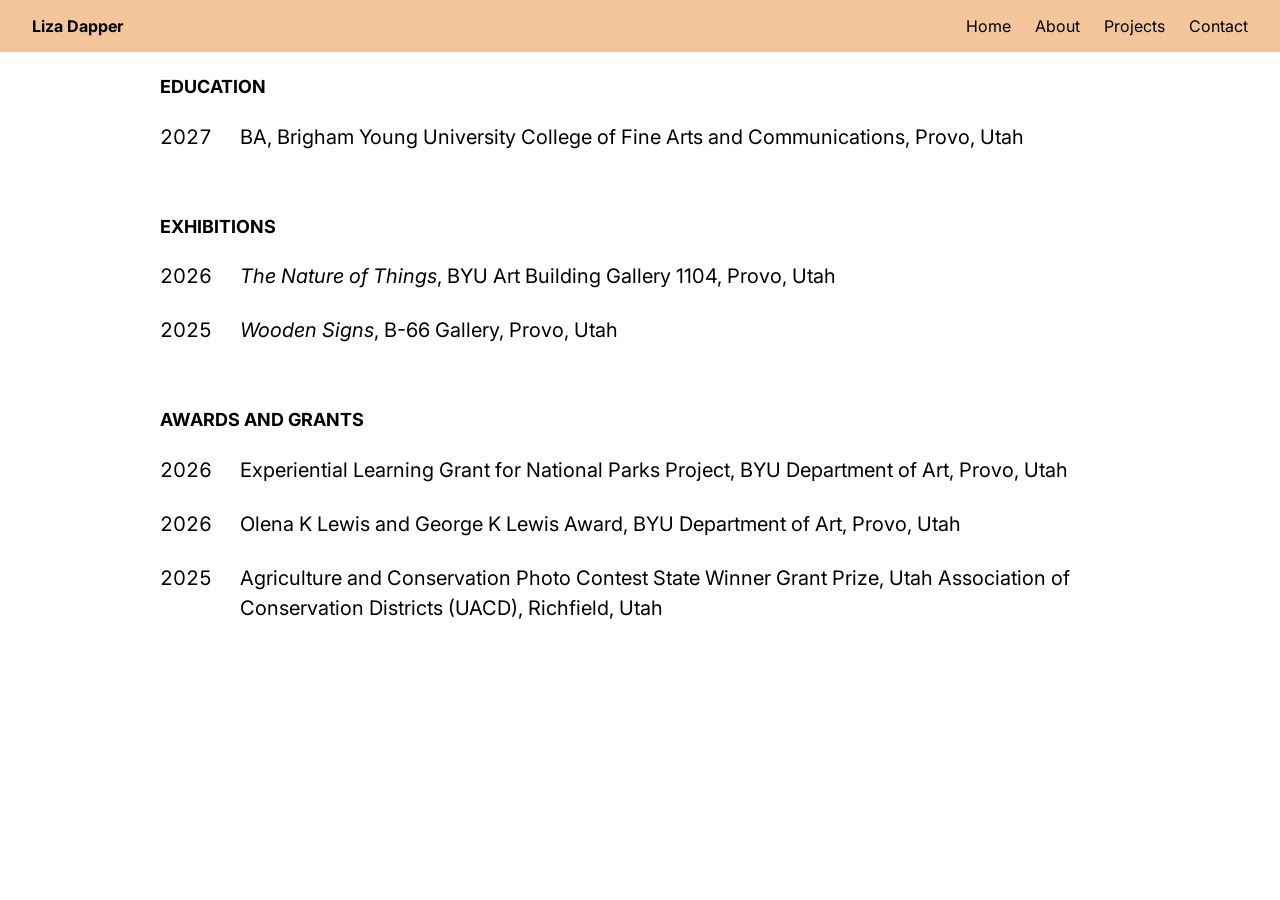
==== about.html @ 2cb74b2c "Add files via upload" ====
<!DOCTYPE html>
<html lang="en">
<head>
    <meta charset="UTF-8">
    <meta name="viewport" content="width=device-width, initial-scale=1.0">
    <title>About | Liza Dapper</title>
    <link rel="stylesheet" href="stylesheet.css">
    <link rel="preconnect" href="https://fonts.googleapis.com">
    <link rel="preconnect" href="https://fonts.gstatic.com" crossorigin>
    <link href="https://fonts.googleapis.com/css2?family=Inter:wght@400;500;600;700&display=swap" rel="stylesheet">
</head>
<body>
    <nav class="menu">
        <a class="logo" href="index.html">Liza Dapper</a>

        <ul>
            <li><a href="index.html">Home</a></li>
            <li><a href="about.html">About</a></li>
            <li><a href="#projects">Projects</a></li>
            <li><a href="#contact">Contact</a></li>
        </ul>
    </nav>

    <main class="cv">
        <section class="cv-section">
            <h2>EDUCATION</h2>
            <div class="cv-row">
                <div class="cv-year">2027</div>
                <div>BA, Brigham Young University College of Fine Arts and Communications, Provo, Utah</div>
            </div>
        </section>

        <section class="cv-section">
            <h2>EXHIBITIONS</h2>
            <div class="cv-row">
                <div class="cv-year">2026</div>
                <div><em>The Nature of Things</em>, BYU Art Building Gallery 1104, Provo, Utah</div>
            </div>
            <div class="cv-row">
                <div class="cv-year">2025</div>
                <div><em>Wooden Signs</em>, B-66 Gallery, Provo, Utah</div>
            </div>
        </section>

        <section class="cv-section">
            <h2>AWARDS AND GRANTS</h2>
            <div class="cv-row">
                <div class="cv-year">2026</div>
                <div>Experiential Learning Grant for National Parks Project, BYU Department of Art, Provo, Utah</div>
            </div>
            <div class="cv-row">
                <div class="cv-year">2026</div>
                <div>Olena K Lewis and George K Lewis Award, BYU Department of Art, Provo, Utah</div>
            </div>
            <div class="cv-row">
                <div class="cv-year">2025</div>
                <div>Agriculture and Conservation Photo Contest State Winner Grant Prize, Utah Association of Conservation Districts (UACD), Richfield, Utah</div>
            </div>
        </section>
    </main>
</body>
</html>
---- stylesheet.css ----
.menu {
    display: flex;
    justify-content: space-between;
    align-items: center;
    padding: 16px 32px;
    background: white;
}

.menu ul {
    display: flex;
    gap: 24px;
    margin: 0;
    padding: 0;
    list-style: none;
}

.menu a {
    color: black;
    text-decoration: none;
}

.menu a:hover {
    text-decoration: underline;
}

.logo {
    font-weight: bold;
}
* {
    font-family: "Inter", sans-serif;
}

body {
    margin: 0;
}

.menu {
    width: 100%;
    box-sizing: border-box;
    background-color: #f4c59a; /* apricot */
}

.cv {
    max-width: 960px;
    margin: 0 auto;
    padding: 24px 32px 64px;
}

.cv-section {
    margin-bottom: 64px;
}

.cv h2 {
    margin: 0 0 24px;
    font-size: 18px;
    line-height: 1.2;
}

.cv-row {
    display: grid;
    grid-template-columns: 64px minmax(0, 1fr);
    gap: 16px;
    margin-bottom: 24px;
    font-family: Georgia, "Times New Roman", serif;
    font-size: 20px;
    line-height: 1.5;
}

.cv-year {
    font-variant-numeric: tabular-nums;
}

@media (max-width: 700px) {
    .menu {
        align-items: flex-start;
        flex-direction: column;
        gap: 12px;
        padding: 16px 20px;
    }

    .menu ul {
        gap: 16px;
        flex-wrap: wrap;
    }

    .cv {
        padding: 24px 20px 48px;
    }

    .cv-section {
        margin-bottom: 48px;
    }

    .cv-row {
        grid-template-columns: 52px minmax(0, 1fr);
        font-size: 17px;
    }
}
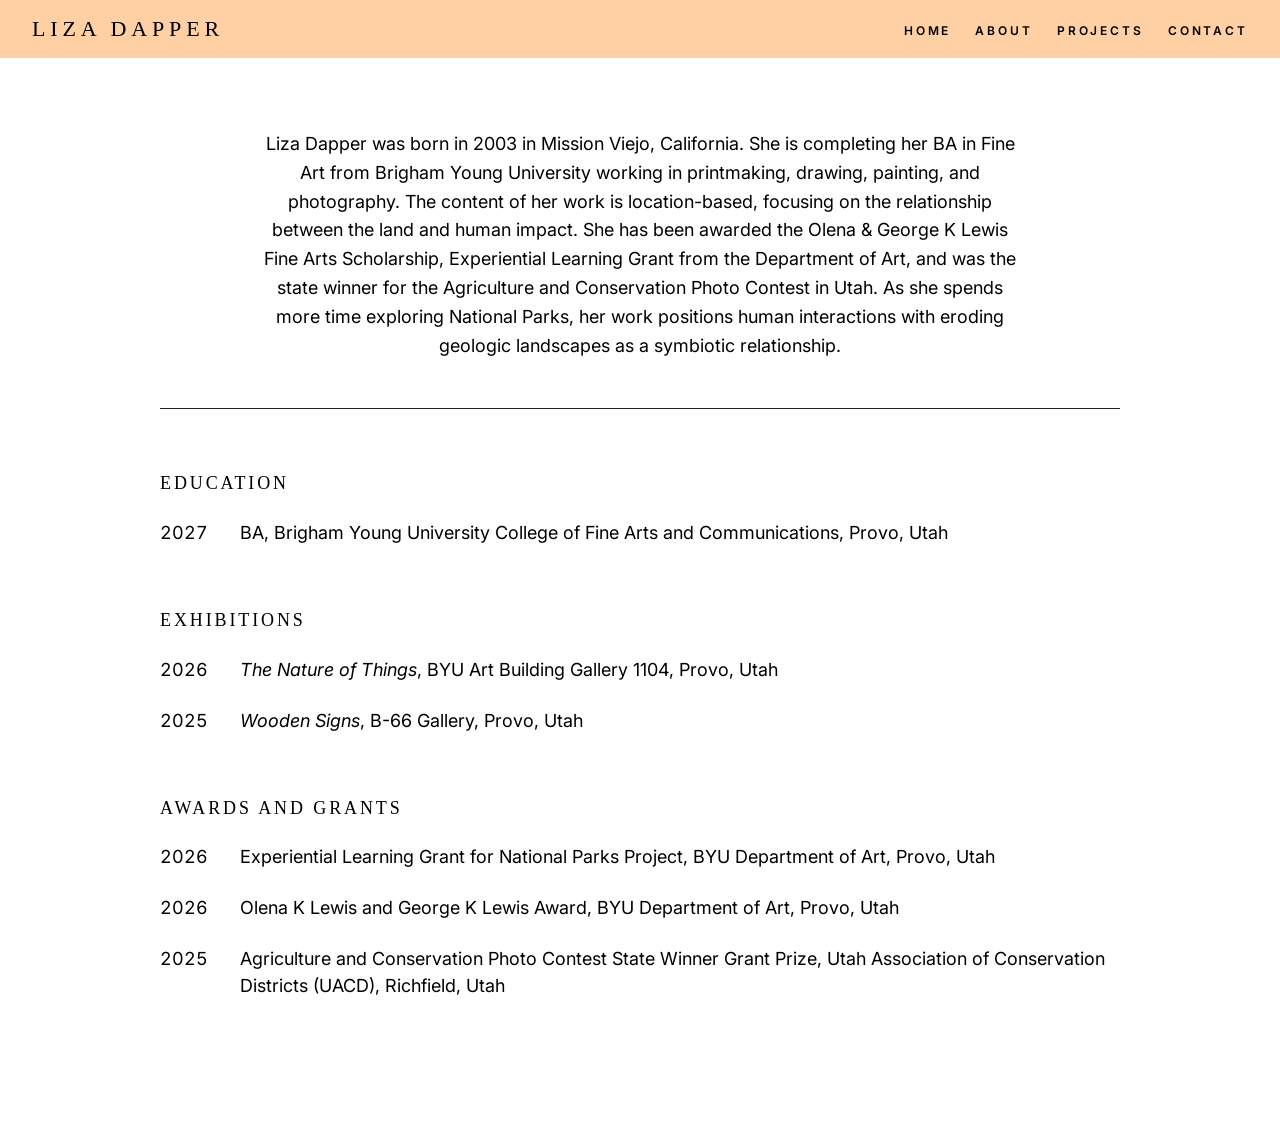
==== commit 5e291ed2: "Update site to current version Upload the latest HTML/CSS (adds projects and contact pages), rename " ====
--- a/about.html
+++ b/about.html
@@ -16,12 +16,17 @@
         <ul>
             <li><a href="index.html">Home</a></li>
             <li><a href="about.html">About</a></li>
-            <li><a href="#projects">Projects</a></li>
-            <li><a href="#contact">Contact</a></li>
+            <li><a href="projects.html">Projects</a></li>
+            <li><a href="contact.html">Contact</a></li>
         </ul>
     </nav>
 
     <main class="cv">
+        <section class="artist-bio">
+            <p>Liza Dapper was born in 2003 in Mission Viejo, California. She is completing her BA in Fine Art from Brigham Young University working in printmaking, drawing, painting, and photography. The content of her work is location-based, focusing on the relationship between the land and human impact. She has been awarded the Olena &amp; George K Lewis Fine Arts Scholarship, Experiential Learning Grant from the Department of Art, and was the state winner for the Agriculture and Conservation Photo Contest in Utah. As she spends more time exploring National Parks, her work positions human interactions with eroding geologic landscapes as a symbiotic relationship.</p>
+        </section>
+        <hr class="cv-divider">
+
         <section class="cv-section">
             <h2>EDUCATION</h2>
             <div class="cv-row">
@@ -58,5 +63,6 @@
             </div>
         </section>
     </main>
+    
 </body>
 </html>
--- a/stylesheet.css
+++ b/stylesheet.css
@@ -3,7 +3,6 @@
     justify-content: space-between;
     align-items: center;
     padding: 16px 32px;
-    background: white;
 }
 
 .menu ul {
@@ -19,12 +18,24 @@
     text-decoration: none;
 }
 
+.menu ul a {
+    font-family: "Inter", sans-serif;
+    font-size: 12px;
+    font-weight: 600;
+    letter-spacing: 0.24em;
+    text-transform: uppercase;
+}
+
 .menu a:hover {
     text-decoration: underline;
 }
 
 .logo {
-    font-weight: bold;
+    font-family: Georgia, "Times New Roman", serif;
+    font-size: 22px;
+    font-weight: 400;
+    letter-spacing: 0.22em;
+    text-transform: uppercase;
 }
 * {
     font-family: "Inter", sans-serif;
@@ -32,18 +43,161 @@
 
 body {
     margin: 0;
+    background-color: white;
+}
+
+.home-images {
+    display: grid;
+    grid-template-columns: minmax(0, 1fr);
+    width: calc(100% - 96px);
+    max-width: 1136px;
+    margin: 48px auto;
+}
+
+.home-images img {
+    display: block;
+    width: 100%;
+    height: auto;
+}
+
+.project-gallery {
+    display: grid;
+    grid-template-columns: repeat(3, minmax(0, 1fr));
+    gap: 16px;
+    width: calc(100% - 96px);
+    max-width: 1136px;
+    margin: 0 auto 48px;
+}
+
+.project-heading {
+    width: calc(100% - 96px);
+    max-width: 1136px;
+    margin: 48px auto 24px;
+    font-family: "Inter", sans-serif;
+    font-size: 12pt;
+    font-weight: 600;
+    letter-spacing: 0.24em;
+    line-height: 1.2;
+    text-transform: uppercase;
+}
+
+.project-gallery img {
+    display: block;
+    width: 100%;
+    height: auto;
+}
+
+.project-gallery--full img {
+    grid-column: 1 / -1;
+}
+
+.project-gallery--two {
+    grid-template-columns: repeat(2, minmax(0, 1fr));
+}
+
+.home-footer {
+    display: flex;
+    justify-content: flex-end;
+    align-items: center;
+    gap: 24px;
+    width: calc(100% - 96px);
+    max-width: 1136px;
+    margin: 0 auto 32px;
+}
+
+.home-footer a {
+    display: inline-flex;
+    align-items: center;
+    color: black;
+    font-size: 12px;
+    font-weight: 600;
+    letter-spacing: 0.24em;
+    text-decoration: none;
+    text-transform: uppercase;
+}
+
+.home-footer a:hover {
+    text-decoration: underline;
+}
+
+.instagram-link svg {
+    display: block;
+    width: 18px;
+    height: 18px;
+}
+
+.contact-content {
+    display: grid;
+    grid-template-columns: minmax(0, 320px) minmax(0, 1fr);
+    align-items: center;
+    gap: 48px;
+    width: calc(100% - 64px);
+    max-width: 960px;
+    margin: 72px auto;
+}
+
+.contact-content > img {
+    display: block;
+    width: 100%;
+    height: auto;
+}
+
+.contact-details p {
+    margin: 0;
+    font-size: 18px;
+    line-height: 1.6;
+}
+
+.contact-links {
+    display: flex;
+    align-items: center;
+    gap: 24px;
+    margin-top: 24px;
+}
+
+.contact-links a {
+    display: inline-flex;
+    align-items: center;
+    color: black;
+    font-size: 12px;
+    font-weight: 600;
+    letter-spacing: 0.24em;
+    text-decoration: none;
+    text-transform: uppercase;
+}
+
+.contact-links a:hover {
+    text-decoration: underline;
 }
 
 .menu {
     width: 100%;
     box-sizing: border-box;
-    background-color: #f4c59a; /* apricot */
+    background-color: #FFD0A3;
 }
 
 .cv {
     max-width: 960px;
     margin: 0 auto;
-    padding: 24px 32px 64px;
+    padding: 72px 32px 64px;
+}
+
+.artist-bio {
+    max-width: 760px;
+    margin: 0 auto;
+    text-align: center;
+    font-size: 18px;
+    line-height: 1.6;
+}
+
+.artist-bio p {
+    margin: 0;
+}
+
+.cv-divider {
+    border: 0;
+    border-top: 1px solid #222;
+    margin: 48px 0 64px;
 }
 
 .cv-section {
@@ -52,7 +206,10 @@
 
 .cv h2 {
     margin: 0 0 24px;
+    font-family: Georgia, "Times New Roman", serif;
     font-size: 18px;
+    font-weight: 400;
+    letter-spacing: 0.16em;
     line-height: 1.2;
 }
 
@@ -61,8 +218,8 @@
     grid-template-columns: 64px minmax(0, 1fr);
     gap: 16px;
     margin-bottom: 24px;
-    font-family: Georgia, "Times New Roman", serif;
-    font-size: 20px;
+    font-family: "Inter", sans-serif;
+    font-size: 18px;
     line-height: 1.5;
 }
 
@@ -71,6 +228,57 @@
 }
 
 @media (max-width: 700px) {
+    .home-images {
+        width: calc(100% - 40px);
+        margin: 32px auto;
+    }
+
+    .project-gallery {
+        grid-template-columns: repeat(2, minmax(0, 1fr));
+        width: calc(100% - 40px);
+        margin: 0 auto 32px;
+    }
+
+    .project-heading {
+        width: calc(100% - 40px);
+        margin: 32px auto 16px;
+    }
+
+    .home-footer {
+        width: calc(100% - 40px);
+        gap: 16px;
+        margin-bottom: 24px;
+    }
+
+    .home-footer a {
+        font-size: 10px;
+        letter-spacing: 0.16em;
+    }
+
+    .contact-content {
+        grid-template-columns: 1fr;
+        gap: 24px;
+        width: calc(100% - 40px);
+        margin: 40px auto;
+    }
+
+    .contact-content > img {
+        max-width: 360px;
+    }
+
+    .contact-details p {
+        font-size: 16px;
+    }
+
+    .contact-links {
+        gap: 16px;
+    }
+
+    .contact-links a {
+        font-size: 10px;
+        letter-spacing: 0.16em;
+    }
+
     .menu {
         align-items: flex-start;
         flex-direction: column;
@@ -84,7 +292,15 @@
     }
 
     .cv {
-        padding: 24px 20px 48px;
+        padding: 72px 20px 48px;
+    }
+
+    .artist-bio {
+        font-size: 16px;
+    }
+
+    .cv-divider {
+        margin: 36px 0 48px;
     }
 
     .cv-section {
@@ -95,4 +311,10 @@
         grid-template-columns: 52px minmax(0, 1fr);
         font-size: 17px;
     }
+}
+
+@media (max-width: 420px) {
+    .project-gallery {
+        grid-template-columns: 1fr;
+    }
 }
